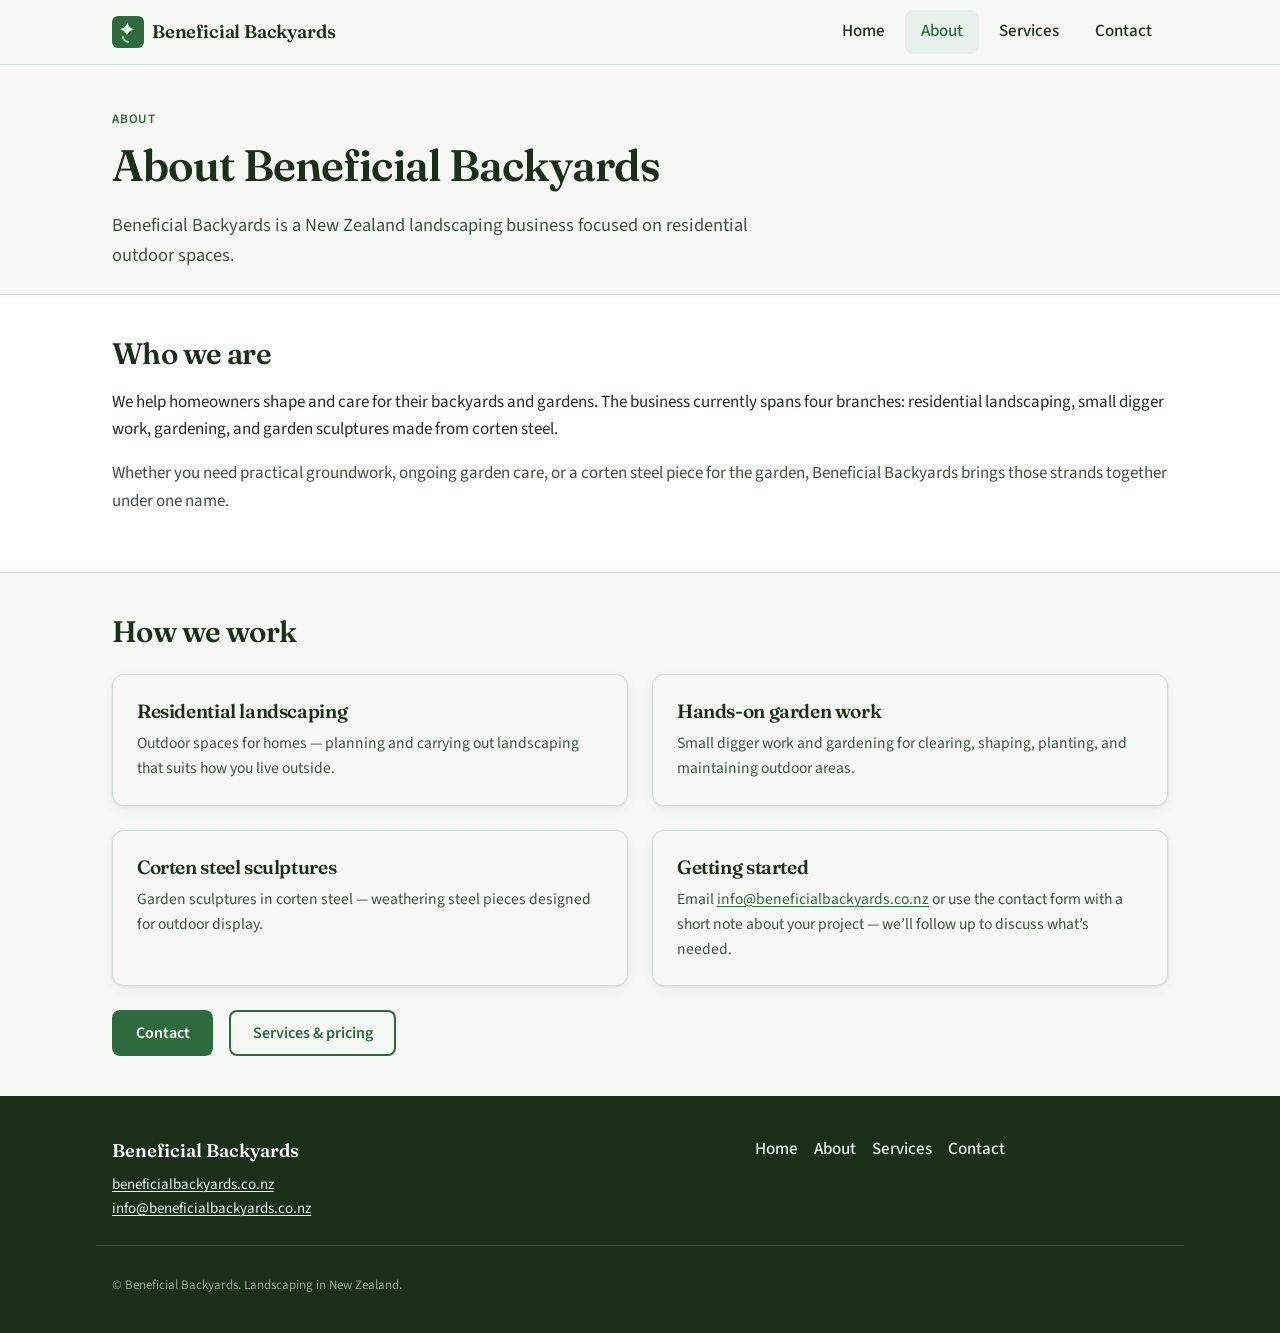
==== about.html @ 2a8dff68 "Initial Beneficial Backyards marketing site Static multi-page site for GitHub Pages with custom doma" ====
<!DOCTYPE html>
<html lang="en-NZ">
<head>
  <meta charset="utf-8">
  <meta name="viewport" content="width=device-width, initial-scale=1">
  <meta name="description" content="About Beneficial Backyards — a New Zealand landscaping business offering residential landscaping, small digger work, gardening, and corten steel garden sculptures.">
  <title>About | Beneficial Backyards</title>
  <link rel="icon" href="favicon.svg" type="image/svg+xml">
  <link rel="preconnect" href="https://fonts.googleapis.com">
  <link rel="preconnect" href="https://fonts.gstatic.com" crossorigin>
  <link href="https://fonts.googleapis.com/css2?family=Fraunces:opsz,wght@9..144,600&family=Source+Sans+3:wght@400;500;600&display=swap" rel="stylesheet">
  <link rel="stylesheet" href="css/styles.css">
</head>
<body>
  <a class="skip-link" href="#main">Skip to content</a>

  <header class="site-header">
    <div class="header-inner">
      <a class="logo" href="index.html">
        <svg class="logo-mark" viewBox="0 0 32 32" aria-hidden="true" focusable="false">
          <rect width="32" height="32" rx="6" fill="#2d6a3e"/>
          <path fill="#e8f2ea" d="M16 6c-1.5 4-5 6.5-8 7.5 3 .5 5.5 2.5 7 5.5 1.5-3 4-5 7-5.5C19 12.5 15.5 10 16 6z"/>
          <path fill="#a8d4b0" d="M16 19v7"/>
          <path fill="none" stroke="#a8d4b0" stroke-width="2" stroke-linecap="round" d="M16 26c-3-1-5-3-5-5"/>
        </svg>
        Beneficial Backyards
      </a>
      <button class="nav-toggle" type="button" aria-expanded="false" aria-controls="site-nav" aria-label="Open menu">
        <span class="nav-toggle-icon" aria-hidden="true"></span>
      </button>
      <nav class="site-nav" id="site-nav" aria-label="Primary">
        <ul>
          <li><a href="index.html">Home</a></li>
          <li><a href="about.html" aria-current="page">About</a></li>
          <li><a href="services.html">Services</a></li>
          <li><a href="contact.html">Contact</a></li>
        </ul>
      </nav>
    </div>
  </header>

  <main id="main">
    <div class="page-intro">
      <div class="container">
        <p class="section-label">About</p>
        <h1>About Beneficial Backyards</h1>
        <p class="lead">
          Beneficial Backyards is a New Zealand landscaping business focused on residential outdoor spaces.
        </p>
      </div>
    </div>

    <section class="section section--alt" aria-labelledby="story-heading">
      <div class="container">
        <h2 id="story-heading">Who we are</h2>
        <p>
          We help homeowners shape and care for their backyards and gardens. The business currently spans four branches:
          residential landscaping, small digger work, gardening, and garden sculptures made from corten steel.
        </p>
        <p class="text-muted">
          Whether you need practical groundwork, ongoing garden care, or a corten steel piece for the garden,
          Beneficial Backyards brings those strands together under one name.
        </p>
      </div>
    </section>

    <section class="section" aria-labelledby="approach-heading">
      <div class="container">
        <h2 id="approach-heading">How we work</h2>
        <div class="card-grid">
          <article class="card card--alt">
            <h3>Residential landscaping</h3>
            <p>
              Outdoor spaces for homes — planning and carrying out landscaping that suits how you live outside.
            </p>
          </article>
          <article class="card card--alt">
            <h3>Hands-on garden work</h3>
            <p>
              Small digger work and gardening for clearing, shaping, planting, and maintaining outdoor areas.
            </p>
          </article>
          <article class="card card--alt">
            <h3>Corten steel sculptures</h3>
            <p>
              Garden sculptures in corten steel — weathering steel pieces designed for outdoor display.
            </p>
          </article>
          <article class="card card--alt">
            <h3>Getting started</h3>
            <p>
              Email
              <a href="mailto:info@beneficialbackyards.co.nz">info@beneficialbackyards.co.nz</a>
              or use the contact form with a short note about your project — we’ll follow up to discuss what’s needed.
            </p>
          </article>
        </div>
        <div class="btn-row">
          <a class="btn btn-primary" href="contact.html">Contact</a>
          <a class="btn btn-secondary" href="services.html">Services &amp; pricing</a>
        </div>
      </div>
    </section>
  </main>

  <footer class="site-footer">
    <div class="footer-inner">
      <div>
        <p class="footer-brand">Beneficial Backyards</p>
        <p class="footer-meta">
          <a href="https://beneficialbackyards.co.nz">beneficialbackyards.co.nz</a><br>
          <a href="mailto:info@beneficialbackyards.co.nz">info@beneficialbackyards.co.nz</a>
        </p>
      </div>
      <nav aria-label="Footer">
        <ul class="footer-nav">
          <li><a href="index.html">Home</a></li>
          <li><a href="about.html">About</a></li>
          <li><a href="services.html">Services</a></li>
          <li><a href="contact.html">Contact</a></li>
        </ul>
      </nav>
    </div>
    <div class="footer-bottom">
      <p>&copy; Beneficial Backyards. Landscaping in New Zealand.</p>
    </div>
  </footer>

  <script src="js/main.js" defer></script>
</body>
</html>
---- css/styles.css ----
/* Beneficial Backyards — shared styles
   Mobile-first, system + Google Fonts, no frameworks */

:root {
  --color-bg: #f7f9f5;
  --color-surface: #ffffff;
  --color-ink: #1a2e1a;
  --color-ink-muted: #3d5240;
  --color-accent: #2d6a3e;
  --color-accent-hover: #245732;
  --color-accent-soft: #e8f2ea;
  --color-border: #d4e0d6;
  --color-focus: #1a5c2e;
  --font-sans: "Source Sans 3", "Segoe UI", system-ui, -apple-system, sans-serif;
  --font-display: "Fraunces", Georgia, "Times New Roman", serif;
  --space-xs: 0.25rem;
  --space-sm: 0.5rem;
  --space-md: 1rem;
  --space-lg: 1.5rem;
  --space-xl: 2.5rem;
  --space-2xl: 4rem;
  --radius: 0.5rem;
  --radius-lg: 0.75rem;
  --shadow: 0 1px 3px rgba(26, 46, 26, 0.08), 0 4px 12px rgba(26, 46, 26, 0.06);
  --max-width: 68rem;
  --header-h: 4rem;
  --transition: 0.2s ease;
}

*,
*::before,
*::after {
  box-sizing: border-box;
}

html {
  scroll-behavior: smooth;
}

body {
  margin: 0;
  font-family: var(--font-sans);
  font-size: 1.0625rem;
  line-height: 1.6;
  color: var(--color-ink);
  background: var(--color-bg);
  min-height: 100vh;
  display: flex;
  flex-direction: column;
}

img,
svg {
  max-width: 100%;
  height: auto;
  display: block;
}

a {
  color: var(--color-accent);
  text-decoration-thickness: 1px;
  text-underline-offset: 0.15em;
  transition: color var(--transition);
}

a:hover {
  color: var(--color-accent-hover);
}

a:focus-visible,
button:focus-visible,
input:focus-visible,
textarea:focus-visible,
select:focus-visible {
  outline: 3px solid var(--color-focus);
  outline-offset: 2px;
}

.skip-link {
  position: absolute;
  top: -100%;
  left: var(--space-md);
  z-index: 1000;
  padding: var(--space-sm) var(--space-md);
  background: var(--color-accent);
  color: #fff;
  border-radius: var(--radius);
  text-decoration: none;
  font-weight: 600;
}

.skip-link:focus {
  top: var(--space-md);
}

/* Header */
.site-header {
  position: sticky;
  top: 0;
  z-index: 100;
  background: rgba(247, 249, 245, 0.92);
  backdrop-filter: blur(8px);
  border-bottom: 1px solid var(--color-border);
}

.header-inner {
  max-width: var(--max-width);
  margin: 0 auto;
  padding: 0 var(--space-md);
  height: var(--header-h);
  display: flex;
  align-items: center;
  justify-content: space-between;
  gap: var(--space-md);
}

.logo {
  display: flex;
  align-items: center;
  gap: var(--space-sm);
  text-decoration: none;
  color: var(--color-ink);
  font-family: var(--font-display);
  font-weight: 600;
  font-size: 1.15rem;
  letter-spacing: -0.01em;
}

.logo:hover {
  color: var(--color-accent);
}

.logo-mark {
  width: 2rem;
  height: 2rem;
  flex-shrink: 0;
}

.nav-toggle {
  display: flex;
  align-items: center;
  justify-content: center;
  width: 2.75rem;
  height: 2.75rem;
  padding: 0;
  border: 1px solid var(--color-border);
  border-radius: var(--radius);
  background: var(--color-surface);
  cursor: pointer;
  color: var(--color-ink);
}

.nav-toggle[aria-expanded="true"] {
  background: var(--color-accent-soft);
  border-color: var(--color-accent);
}

.nav-toggle-icon {
  display: block;
  width: 1.25rem;
  height: 2px;
  background: currentColor;
  position: relative;
}

.nav-toggle-icon::before,
.nav-toggle-icon::after {
  content: "";
  position: absolute;
  left: 0;
  width: 100%;
  height: 2px;
  background: currentColor;
}

.nav-toggle-icon::before {
  top: -6px;
}

.nav-toggle-icon::after {
  top: 6px;
}

.site-nav {
  position: absolute;
  top: var(--header-h);
  left: 0;
  right: 0;
  background: var(--color-surface);
  border-bottom: 1px solid var(--color-border);
  padding: var(--space-md);
  display: none;
}

.site-nav.is-open {
  display: block;
}

.site-nav ul {
  list-style: none;
  margin: 0;
  padding: 0;
  display: flex;
  flex-direction: column;
  gap: var(--space-xs);
}

.site-nav a {
  display: block;
  padding: var(--space-sm) var(--space-md);
  text-decoration: none;
  color: var(--color-ink);
  font-weight: 500;
  border-radius: var(--radius);
}

.site-nav a:hover,
.site-nav a[aria-current="page"] {
  background: var(--color-accent-soft);
  color: var(--color-accent);
}

@media (min-width: 48rem) {
  .nav-toggle {
    display: none;
  }

  .site-nav {
    position: static;
    display: block;
    background: transparent;
    border: none;
    padding: 0;
  }

  .site-nav ul {
    flex-direction: row;
    gap: var(--space-xs);
  }

  .site-nav a {
    padding: var(--space-sm) var(--space-md);
  }
}

/* Main layout */
main {
  flex: 1;
}

.container {
  max-width: var(--max-width);
  margin: 0 auto;
  padding: 0 var(--space-md);
}

.section {
  padding: var(--space-xl) 0;
}

.section--alt {
  background: var(--color-surface);
  border-top: 1px solid var(--color-border);
  border-bottom: 1px solid var(--color-border);
}

.section-label {
  display: inline-block;
  font-size: 0.8125rem;
  font-weight: 600;
  letter-spacing: 0.06em;
  text-transform: uppercase;
  color: var(--color-accent);
  margin: 0 0 var(--space-sm);
}

h1,
h2,
h3 {
  font-family: var(--font-display);
  font-weight: 600;
  line-height: 1.25;
  letter-spacing: -0.02em;
  color: var(--color-ink);
  margin: 0 0 var(--space-md);
}

h1 {
  font-size: clamp(1.85rem, 4vw, 2.75rem);
}

h2 {
  font-size: clamp(1.4rem, 3vw, 1.85rem);
}

h3 {
  font-size: 1.2rem;
}

.lead {
  font-size: 1.15rem;
  color: var(--color-ink-muted);
  max-width: 40rem;
}

.placeholder-note {
  display: inline-block;
  margin-top: var(--space-sm);
  padding: 0.15em 0.5em;
  font-size: 0.8125rem;
  font-weight: 600;
  font-family: var(--font-sans);
  letter-spacing: 0;
  text-transform: none;
  background: #fef3c7;
  color: #78350f;
  border-radius: 0.25rem;
  border: 1px solid #fcd34d;
}

.placeholder-block {
  background: var(--color-accent-soft);
  border: 1px dashed var(--color-accent);
  border-radius: var(--radius-lg);
  padding: var(--space-lg);
  color: var(--color-ink-muted);
}

.placeholder-block p:last-child {
  margin-bottom: 0;
}

/* Hero */
.hero {
  padding: var(--space-2xl) 0 var(--space-xl);
}

.hero-grid {
  display: grid;
  gap: var(--space-xl);
  align-items: center;
}

@media (min-width: 48rem) {
  .hero-grid {
    grid-template-columns: 1.2fr 1fr;
  }
}

.hero-visual {
  background: linear-gradient(145deg, var(--color-accent-soft) 0%, #d4e8d8 100%);
  border-radius: var(--radius-lg);
  padding: var(--space-xl);
  display: flex;
  align-items: center;
  justify-content: center;
  min-height: 14rem;
  border: 1px solid var(--color-border);
}

.hero-visual svg {
  width: 100%;
  max-width: 18rem;
}

/* Cards / grid */
.card-grid {
  display: grid;
  gap: var(--space-lg);
  margin-top: var(--space-lg);
}

@media (min-width: 40rem) {
  .card-grid {
    grid-template-columns: repeat(2, 1fr);
  }
}

@media (min-width: 60rem) {
  .card-grid--3 {
    grid-template-columns: repeat(3, 1fr);
  }
}

.card {
  background: var(--color-surface);
  border: 1px solid var(--color-border);
  border-radius: var(--radius-lg);
  padding: var(--space-lg);
  box-shadow: var(--shadow);
}

.card--alt {
  background: var(--color-bg);
}

.card-icon {
  width: 2.5rem;
  height: 2.5rem;
  margin-bottom: var(--space-md);
  color: var(--color-accent);
}

.card h3 {
  margin-bottom: var(--space-sm);
}

.card p {
  margin: 0;
  color: var(--color-ink-muted);
  font-size: 0.975rem;
}

/* Buttons */
.btn {
  display: inline-flex;
  align-items: center;
  justify-content: center;
  gap: var(--space-sm);
  padding: 0.7rem 1.35rem;
  font-family: inherit;
  font-size: 1rem;
  font-weight: 600;
  line-height: 1.2;
  text-decoration: none;
  border-radius: var(--radius);
  border: 2px solid transparent;
  cursor: pointer;
  transition: background var(--transition), color var(--transition), border-color var(--transition);
}

.btn-primary {
  background: var(--color-accent);
  color: #fff;
  border-color: var(--color-accent);
}

.btn-primary:hover {
  background: var(--color-accent-hover);
  border-color: var(--color-accent-hover);
  color: #fff;
}

.btn-secondary {
  background: transparent;
  color: var(--color-accent);
  border-color: var(--color-accent);
}

.btn-secondary:hover {
  background: var(--color-accent-soft);
  color: var(--color-accent-hover);
}

.btn-row {
  display: flex;
  flex-wrap: wrap;
  gap: var(--space-md);
  margin-top: var(--space-lg);
}

/* Pricing table placeholder */
.pricing-list {
  list-style: none;
  margin: var(--space-lg) 0 0;
  padding: 0;
  display: grid;
  gap: var(--space-md);
}

@media (min-width: 40rem) {
  .pricing-list {
    grid-template-columns: repeat(2, 1fr);
  }
}

.pricing-item {
  background: var(--color-surface);
  border: 1px solid var(--color-border);
  border-radius: var(--radius-lg);
  padding: var(--space-lg);
}

.pricing-item h3 {
  margin-bottom: var(--space-xs);
}

.pricing-amount {
  font-family: var(--font-display);
  font-size: 1.5rem;
  font-weight: 600;
  color: var(--color-accent);
  margin: var(--space-sm) 0;
}

/* Contact form */
.contact-layout {
  display: grid;
  gap: var(--space-xl);
}

@media (min-width: 48rem) {
  .contact-layout {
    grid-template-columns: 1fr 1.2fr;
    align-items: start;
  }
}

.contact-form {
  background: var(--color-surface);
  border: 1px solid var(--color-border);
  border-radius: var(--radius-lg);
  padding: var(--space-lg);
  box-shadow: var(--shadow);
}

.form-notice {
  background: var(--color-accent-soft);
  border: 1px solid var(--color-border);
  border-radius: var(--radius);
  padding: var(--space-md);
  margin-bottom: var(--space-lg);
  font-size: 0.9375rem;
  color: var(--color-ink-muted);
}

.form-group {
  margin-bottom: var(--space-md);
}

.form-group label {
  display: block;
  font-weight: 600;
  font-size: 0.9375rem;
  margin-bottom: var(--space-xs);
}

.form-group .hint {
  display: block;
  font-size: 0.8125rem;
  font-weight: 400;
  color: var(--color-ink-muted);
  margin-top: var(--space-xs);
}

.form-group input,
.form-group textarea,
.form-group select {
  width: 100%;
  padding: 0.65rem 0.85rem;
  font-family: inherit;
  font-size: 1rem;
  color: var(--color-ink);
  background: var(--color-bg);
  border: 1px solid var(--color-border);
  border-radius: var(--radius);
  transition: border-color var(--transition);
}

.form-group input:hover,
.form-group textarea:hover,
.form-group select:hover {
  border-color: #a8bfab;
}

.form-group textarea {
  min-height: 8rem;
  resize: vertical;
}

.required {
  color: var(--color-accent);
}

/* Footer */
.site-footer {
  background: var(--color-ink);
  color: #c5d4c7;
  padding: var(--space-xl) 0 var(--space-lg);
  margin-top: auto;
}

.site-footer a {
  color: #e8f2ea;
}

.site-footer a:hover {
  color: #fff;
}

.footer-inner {
  max-width: var(--max-width);
  margin: 0 auto;
  padding: 0 var(--space-md);
  display: grid;
  gap: var(--space-lg);
}

@media (min-width: 40rem) {
  .footer-inner {
    grid-template-columns: 1.5fr 1fr;
  }
}

.footer-brand {
  font-family: var(--font-display);
  font-size: 1.15rem;
  font-weight: 600;
  color: #fff;
  margin: 0 0 var(--space-sm);
}

.footer-meta {
  font-size: 0.9375rem;
  margin: 0;
}

.footer-nav {
  list-style: none;
  margin: 0;
  padding: 0;
  display: flex;
  flex-wrap: wrap;
  gap: var(--space-md);
}

.footer-nav a {
  text-decoration: none;
  font-weight: 500;
}

.footer-bottom {
  max-width: var(--max-width);
  margin: var(--space-lg) auto 0;
  padding: var(--space-md) var(--space-md) 0;
  border-top: 1px solid rgba(197, 212, 199, 0.2);
  font-size: 0.8125rem;
  color: #8fa892;
}

/* Page intro (inner pages) */
.page-intro {
  padding: var(--space-xl) 0 var(--space-lg);
}

.page-intro .lead {
  margin-bottom: 0;
}

/* Utility */
.sr-only {
  position: absolute;
  width: 1px;
  height: 1px;
  padding: 0;
  margin: -1px;
  overflow: hidden;
  clip: rect(0, 0, 0, 0);
  white-space: nowrap;
  border: 0;
}

.text-muted {
  color: var(--color-ink-muted);
}
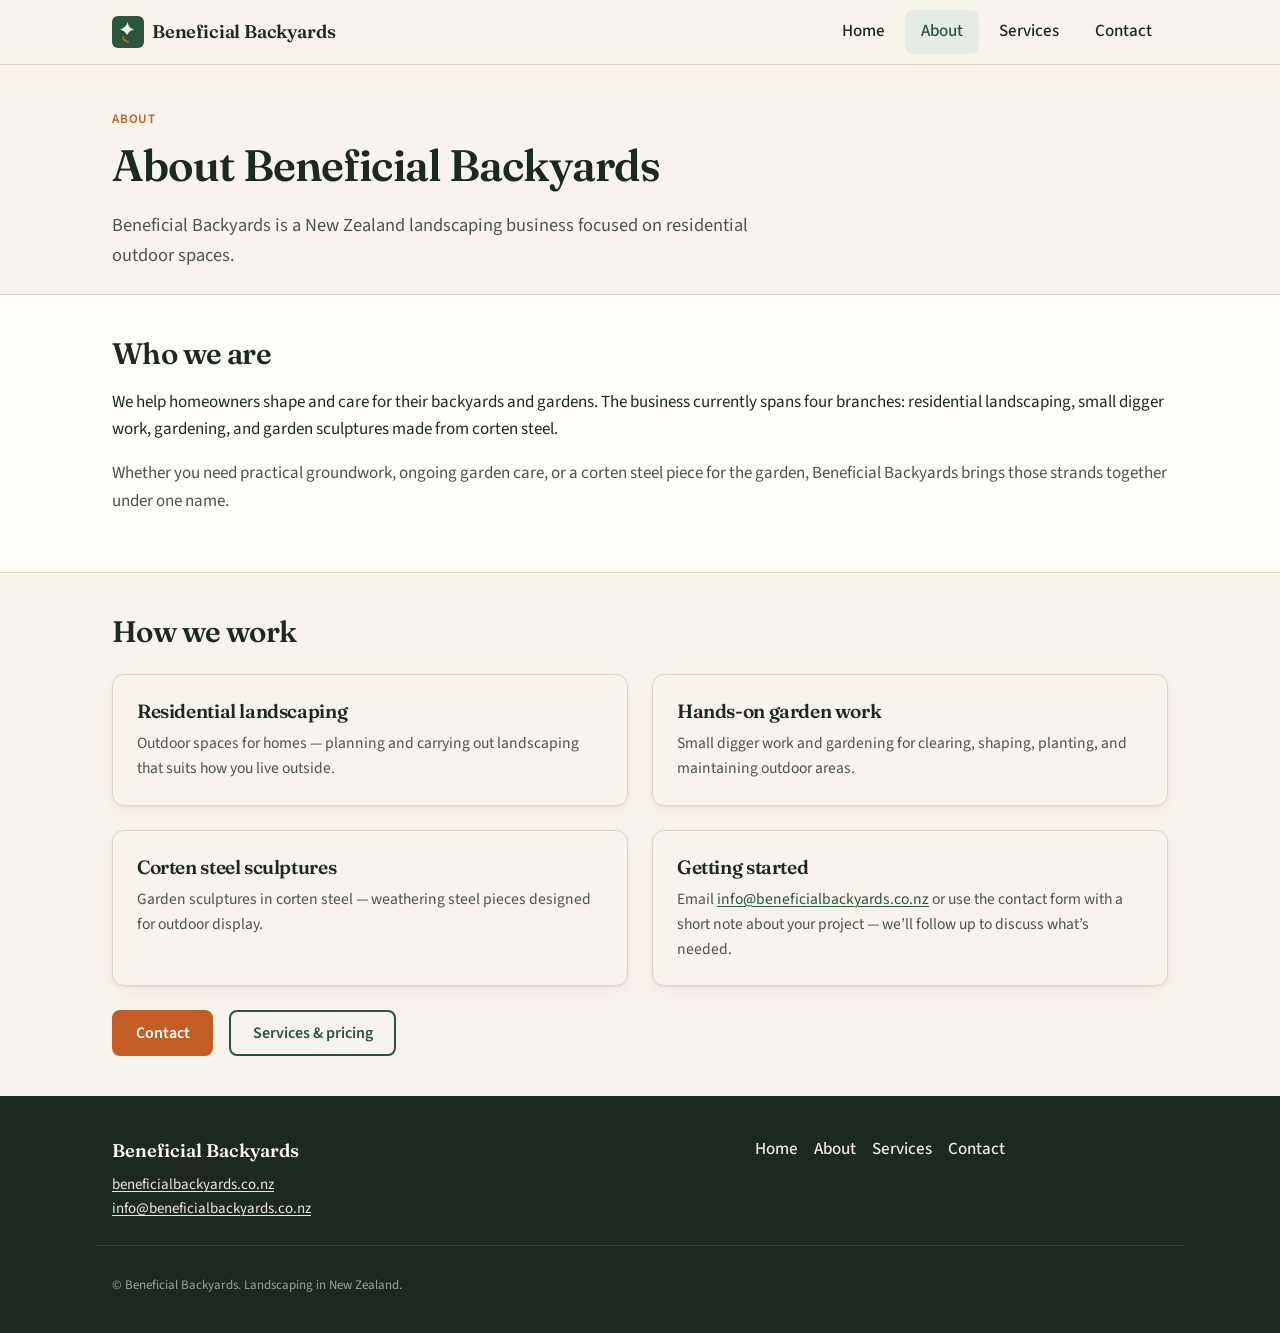
==== commit 091389fe: "Restyle site with garden green and corten rust palette Deep green primary with corten accents for bu" ====
--- a/about.html
+++ b/about.html
@@ -18,10 +18,10 @@
     <div class="header-inner">
       <a class="logo" href="index.html">
         <svg class="logo-mark" viewBox="0 0 32 32" aria-hidden="true" focusable="false">
-          <rect width="32" height="32" rx="6" fill="#2d6a3e"/>
-          <path fill="#e8f2ea" d="M16 6c-1.5 4-5 6.5-8 7.5 3 .5 5.5 2.5 7 5.5 1.5-3 4-5 7-5.5C19 12.5 15.5 10 16 6z"/>
-          <path fill="#a8d4b0" d="M16 19v7"/>
-          <path fill="none" stroke="#a8d4b0" stroke-width="2" stroke-linecap="round" d="M16 26c-3-1-5-3-5-5"/>
+          <rect width="32" height="32" rx="6" fill="#2a5538"/>
+          <path fill="#f8f4ec" d="M16 6c-1.5 4-5 6.5-8 7.5 3 .5 5.5 2.5 7 5.5 1.5-3 4-5 7-5.5C19 12.5 15.5 10 16 6z"/>
+          <path fill="#c45c26" d="M16 19v7"/>
+          <path fill="none" stroke="#c45c26" stroke-width="2" stroke-linecap="round" d="M16 26c-3-1-5-3-5-5"/>
         </svg>
         Beneficial Backyards
       </a>
--- a/css/styles.css
+++ b/css/styles.css
@@ -2,15 +2,25 @@
    Mobile-first, system + Google Fonts, no frameworks */
 
 :root {
-  --color-bg: #f7f9f5;
-  --color-surface: #ffffff;
-  --color-ink: #1a2e1a;
-  --color-ink-muted: #3d5240;
-  --color-accent: #2d6a3e;
-  --color-accent-hover: #245732;
-  --color-accent-soft: #e8f2ea;
-  --color-border: #d4e0d6;
-  --color-focus: #1a5c2e;
+  /* Deep garden green (primary) + corten rust (accent) on warm cream */
+  --color-bg: #f8f4ec;
+  --color-surface: #fffdf8;
+  --color-ink: #1c2a1c;
+  --color-ink-muted: #4a5548;
+  --color-green: #2a5538;
+  --color-green-hover: #1f422c;
+  --color-green-soft: #e4ebe4;
+  --color-corten: #c45c26;
+  --color-corten-hover: #a34c1f;
+  --color-corten-soft: #f6e4d8;
+  /* accent = corten for buttons/highlights; green kept for brand text/links */
+  --color-accent: var(--color-corten);
+  --color-accent-hover: var(--color-corten-hover);
+  --color-accent-soft: var(--color-corten-soft);
+  --color-brand: var(--color-green);
+  --color-brand-hover: var(--color-green-hover);
+  --color-border: #ddd4c4;
+  --color-focus: #2a5538;
   --font-sans: "Source Sans 3", "Segoe UI", system-ui, -apple-system, sans-serif;
   --font-display: "Fraunces", Georgia, "Times New Roman", serif;
   --space-xs: 0.25rem;
@@ -21,7 +31,7 @@
   --space-2xl: 4rem;
   --radius: 0.5rem;
   --radius-lg: 0.75rem;
-  --shadow: 0 1px 3px rgba(26, 46, 26, 0.08), 0 4px 12px rgba(26, 46, 26, 0.06);
+  --shadow: 0 1px 3px rgba(28, 42, 28, 0.07), 0 6px 18px rgba(166, 84, 38, 0.07);
   --max-width: 68rem;
   --header-h: 4rem;
   --transition: 0.2s ease;
@@ -57,14 +67,14 @@
 }
 
 a {
-  color: var(--color-accent);
+  color: var(--color-brand);
   text-decoration-thickness: 1px;
   text-underline-offset: 0.15em;
   transition: color var(--transition);
 }
 
 a:hover {
-  color: var(--color-accent-hover);
+  color: var(--color-corten);
 }
 
 a:focus-visible,
@@ -82,7 +92,7 @@
   left: var(--space-md);
   z-index: 1000;
   padding: var(--space-sm) var(--space-md);
-  background: var(--color-accent);
+  background: var(--color-corten);
   color: #fff;
   border-radius: var(--radius);
   text-decoration: none;
@@ -98,7 +108,7 @@
   position: sticky;
   top: 0;
   z-index: 100;
-  background: rgba(247, 249, 245, 0.92);
+  background: rgba(248, 244, 236, 0.94);
   backdrop-filter: blur(8px);
   border-bottom: 1px solid var(--color-border);
 }
@@ -127,7 +137,7 @@
 }
 
 .logo:hover {
-  color: var(--color-accent);
+  color: var(--color-corten);
 }
 
 .logo-mark {
@@ -151,8 +161,8 @@
 }
 
 .nav-toggle[aria-expanded="true"] {
-  background: var(--color-accent-soft);
-  border-color: var(--color-accent);
+  background: var(--color-green-soft);
+  border-color: var(--color-green);
 }
 
 .nav-toggle-icon {
@@ -216,8 +226,8 @@
 
 .site-nav a:hover,
 .site-nav a[aria-current="page"] {
-  background: var(--color-accent-soft);
-  color: var(--color-accent);
+  background: var(--color-green-soft);
+  color: var(--color-green);
 }
 
 @media (min-width: 48rem) {
@@ -270,7 +280,7 @@
   font-weight: 600;
   letter-spacing: 0.06em;
   text-transform: uppercase;
-  color: var(--color-accent);
+  color: var(--color-corten);
   margin: 0 0 var(--space-sm);
 }
 
@@ -348,7 +358,7 @@
 }
 
 .hero-visual {
-  background: linear-gradient(145deg, var(--color-accent-soft) 0%, #d4e8d8 100%);
+  background: linear-gradient(145deg, var(--color-green-soft) 0%, #efe4d6 55%, var(--color-corten-soft) 100%);
   border-radius: var(--radius-lg);
   padding: var(--space-xl);
   display: flex;
@@ -398,7 +408,7 @@
   width: 2.5rem;
   height: 2.5rem;
   margin-bottom: var(--space-md);
-  color: var(--color-accent);
+  color: var(--color-green);
 }
 
 .card h3 {
@@ -443,13 +453,13 @@
 
 .btn-secondary {
   background: transparent;
-  color: var(--color-accent);
-  border-color: var(--color-accent);
+  color: var(--color-green);
+  border-color: var(--color-green);
 }
 
 .btn-secondary:hover {
-  background: var(--color-accent-soft);
-  color: var(--color-accent-hover);
+  background: var(--color-green-soft);
+  color: var(--color-green-hover);
 }
 
 .btn-row {
@@ -515,7 +525,7 @@
 }
 
 .form-notice {
-  background: var(--color-accent-soft);
+  background: var(--color-green-soft);
   border: 1px solid var(--color-border);
   border-radius: var(--radius);
   padding: var(--space-md);
@@ -560,7 +570,7 @@
 .form-group input:hover,
 .form-group textarea:hover,
 .form-group select:hover {
-  border-color: #a8bfab;
+  border-color: #c4b5a0;
 }
 
 .form-group textarea {
@@ -569,23 +579,23 @@
 }
 
 .required {
-  color: var(--color-accent);
+  color: var(--color-corten);
 }
 
 /* Footer */
 .site-footer {
-  background: var(--color-ink);
-  color: #c5d4c7;
+  background: #1c2a1c;
+  color: #c9d0c6;
   padding: var(--space-xl) 0 var(--space-lg);
   margin-top: auto;
 }
 
 .site-footer a {
-  color: #e8f2ea;
+  color: #f0e6dc;
 }
 
 .site-footer a:hover {
-  color: #fff;
+  color: #e8a078;
 }
 
 .footer-inner {
@@ -606,7 +616,7 @@
   font-family: var(--font-display);
   font-size: 1.15rem;
   font-weight: 600;
-  color: #fff;
+  color: #fffdf8;
   margin: 0 0 var(--space-sm);
 }
 
@@ -633,9 +643,9 @@
   max-width: var(--max-width);
   margin: var(--space-lg) auto 0;
   padding: var(--space-md) var(--space-md) 0;
-  border-top: 1px solid rgba(197, 212, 199, 0.2);
+  border-top: 1px solid rgba(196, 92, 38, 0.25);
   font-size: 0.8125rem;
-  color: #8fa892;
+  color: #9aa394;
 }
 
 /* Page intro (inner pages) */
